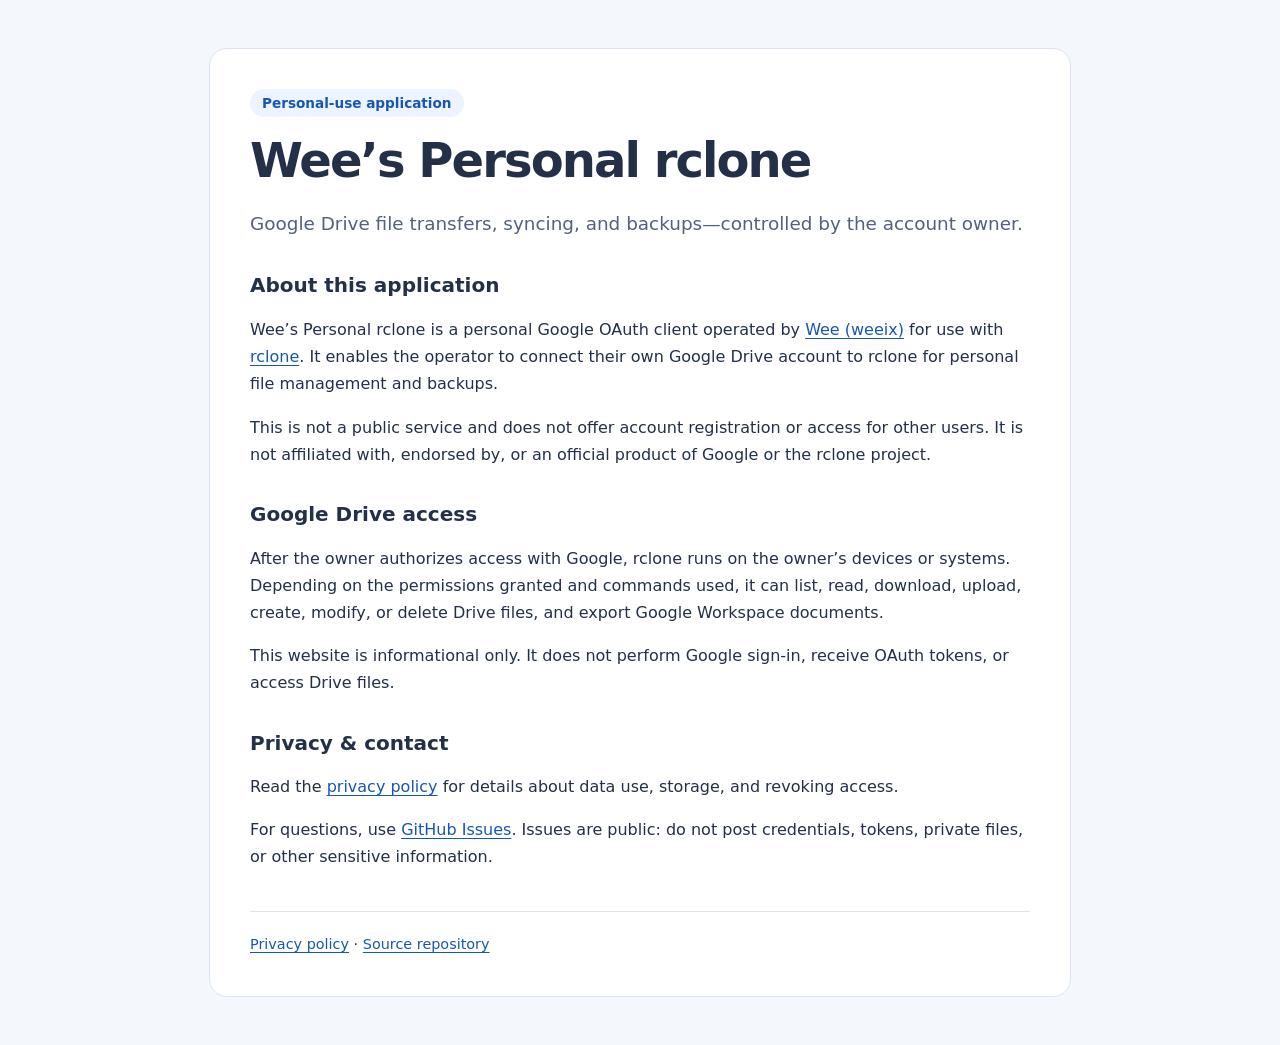
==== index.html @ e37d78c3 "feat: add personal rclone homepage and privacy policy" ====
<!doctype html>
<html lang="en">
<head>
  <meta charset="utf-8">
  <meta name="viewport" content="width=device-width, initial-scale=1">
  <meta name="description" content="Wee’s Personal rclone: a personal Google Drive OAuth client for file transfers, syncing, and backups.">
  <title>Wee’s Personal rclone</title>
  <link rel="stylesheet" href="style.css">
</head>
<body>
  <main>
    <header><span class="tag">Personal-use application</span><h1>Wee’s Personal rclone</h1><p class="intro">Google Drive file transfers, syncing, and backups—controlled by the account owner.</p></header>
    <section><h2>About this application</h2><p>Wee’s Personal rclone is a personal Google OAuth client operated by <a href="https://github.com/weeix">Wee (weeix)</a> for use with <a href="https://rclone.org/">rclone</a>. It enables the operator to connect their own Google Drive account to rclone for personal file management and backups.</p><p>This is not a public service and does not offer account registration or access for other users. It is not affiliated with, endorsed by, or an official product of Google or the rclone project.</p></section>
    <section><h2>Google Drive access</h2><p>After the owner authorizes access with Google, rclone runs on the owner’s devices or systems. Depending on the permissions granted and commands used, it can list, read, download, upload, create, modify, or delete Drive files, and export Google Workspace documents.</p><p>This website is informational only. It does not perform Google sign-in, receive OAuth tokens, or access Drive files.</p></section>
    <section><h2>Privacy &amp; contact</h2><p>Read the <a href="privacy.html">privacy policy</a> for details about data use, storage, and revoking access.</p><p>For questions, use <a href="https://github.com/weeix/rclone-personal/issues">GitHub Issues</a>. Issues are public: do not post credentials, tokens, private files, or other sensitive information.</p></section>
    <footer><a href="privacy.html">Privacy policy</a> · <a href="https://github.com/weeix/rclone-personal">Source repository</a></footer>
  </main>
</body>
</html>
---- style.css ----
:root { color-scheme: light dark; font-family: system-ui, -apple-system, BlinkMacSystemFont, "Segoe UI", sans-serif; line-height: 1.7; color: #233047; background: #f4f7fb; }
body { margin: 0; }
main { max-width: 780px; margin: 3rem auto; padding: 2.5rem; background: #fff; border: 1px solid #dce4ef; border-radius: 18px; }
h1 { font-size: clamp(2rem, 5vw, 3rem); line-height: 1.2; letter-spacing: -.04em; margin: 1rem 0; }
h2 { font-size: 1.25rem; line-height: 1.4; margin-top: 2rem; }
a { color: #1756b5; text-underline-offset: .18em; overflow-wrap: anywhere; }
a:hover { text-decoration-thickness: 2px; }
a:focus-visible { outline: 3px solid #b66a00; outline-offset: 4px; }
.intro { font-size: 1.15rem; color: #52627a; }
.tag { color: #1756b5; background: #edf4ff; padding: .35rem .75rem; border-radius: 30px; font-size: .85rem; font-weight: 600; }
footer { margin-top: 2.5rem; padding-top: 1.25rem; border-top: 1px solid #dce4ef; font-size: .9rem; }
@media (max-width: 600px) { main { margin: 1rem; padding: 1.4rem; border-radius: 12px; } }
@media (prefers-color-scheme: dark) { :root { color: #e1e8f2; background: #101725; } main { background: #172133; border-color: #33435a; } .intro { color: #b4c2d6; } a { color: #9cc3ff; } .tag { color: #b4d2ff; background: #243b60; } footer { border-color: #33435a; } }
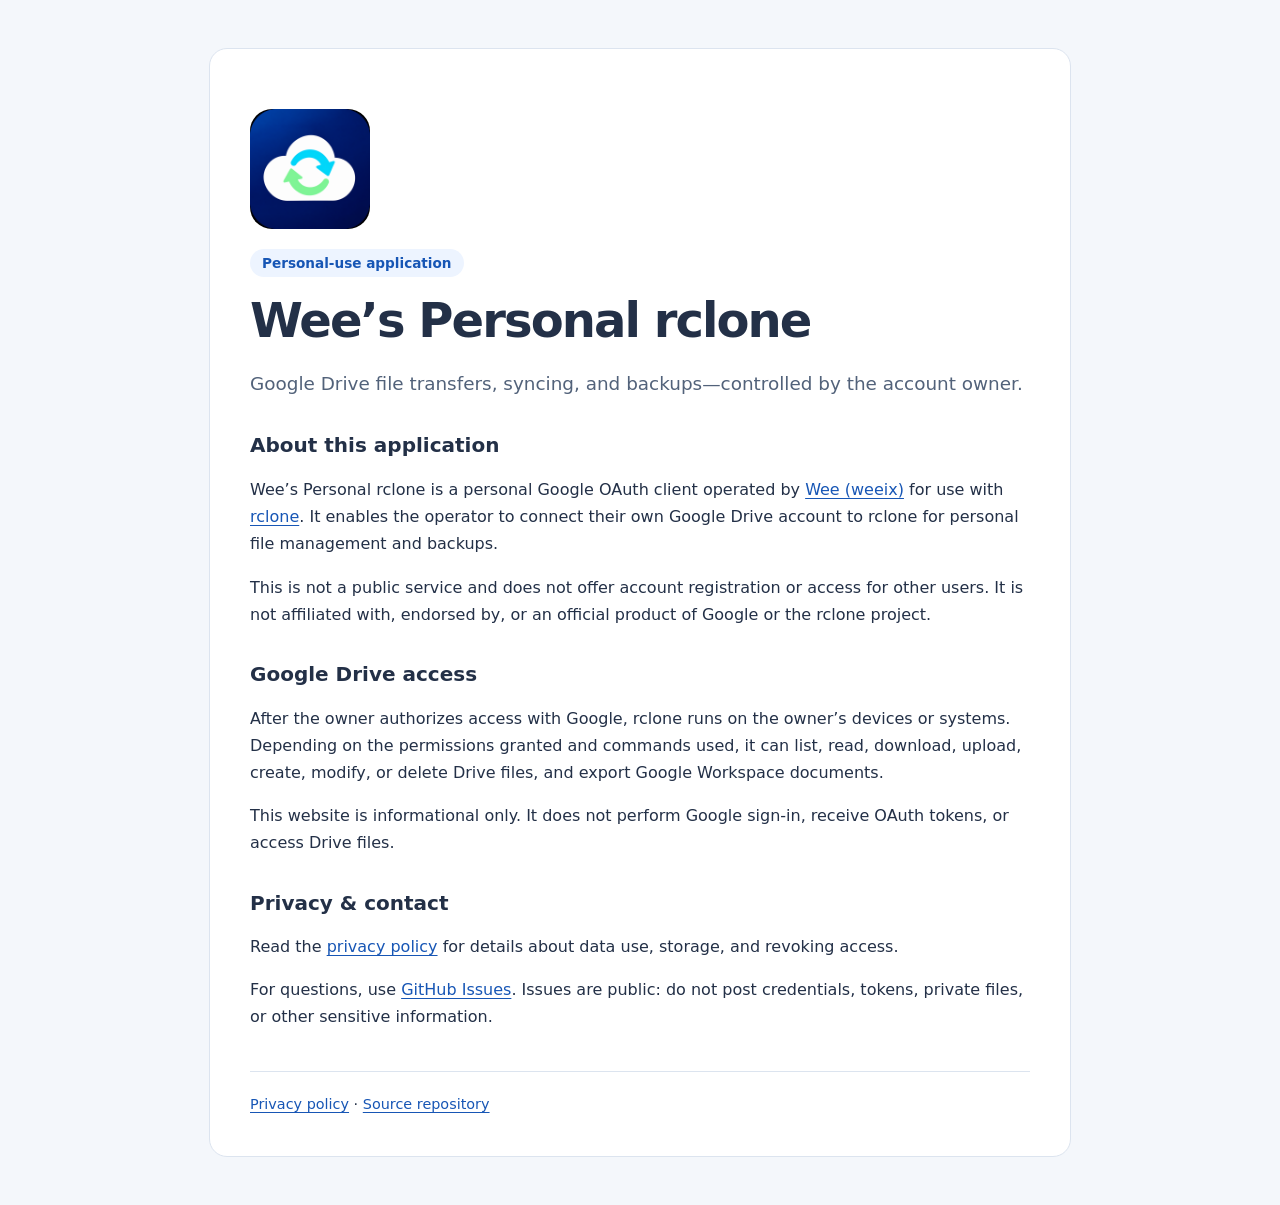
==== commit f4e88d9e: "feat: add generated app logo and OAuth upload image" ====
--- a/index.html
+++ b/index.html
@@ -5,11 +5,12 @@
   <meta name="viewport" content="width=device-width, initial-scale=1">
   <meta name="description" content="Wee’s Personal rclone: a personal Google Drive OAuth client for file transfers, syncing, and backups.">
   <title>Wee’s Personal rclone</title>
+  <link rel="icon" type="image/png" href="logo-120.png">
   <link rel="stylesheet" href="style.css">
 </head>
 <body>
   <main>
-    <header><span class="tag">Personal-use application</span><h1>Wee’s Personal rclone</h1><p class="intro">Google Drive file transfers, syncing, and backups—controlled by the account owner.</p></header>
+    <header><img class="app-logo" src="logo.png" width="120" height="120" alt="Wee’s Personal rclone logo: a cloud with sync arrows"><span class="tag">Personal-use application</span><h1>Wee’s Personal rclone</h1><p class="intro">Google Drive file transfers, syncing, and backups—controlled by the account owner.</p></header>
     <section><h2>About this application</h2><p>Wee’s Personal rclone is a personal Google OAuth client operated by <a href="https://github.com/weeix">Wee (weeix)</a> for use with <a href="https://rclone.org/">rclone</a>. It enables the operator to connect their own Google Drive account to rclone for personal file management and backups.</p><p>This is not a public service and does not offer account registration or access for other users. It is not affiliated with, endorsed by, or an official product of Google or the rclone project.</p></section>
     <section><h2>Google Drive access</h2><p>After the owner authorizes access with Google, rclone runs on the owner’s devices or systems. Depending on the permissions granted and commands used, it can list, read, download, upload, create, modify, or delete Drive files, and export Google Workspace documents.</p><p>This website is informational only. It does not perform Google sign-in, receive OAuth tokens, or access Drive files.</p></section>
     <section><h2>Privacy &amp; contact</h2><p>Read the <a href="privacy.html">privacy policy</a> for details about data use, storage, and revoking access.</p><p>For questions, use <a href="https://github.com/weeix/rclone-personal/issues">GitHub Issues</a>. Issues are public: do not post credentials, tokens, private files, or other sensitive information.</p></section>
--- a/style.css
+++ b/style.css
@@ -1,5 +1,6 @@
 :root { color-scheme: light dark; font-family: system-ui, -apple-system, BlinkMacSystemFont, "Segoe UI", sans-serif; line-height: 1.7; color: #233047; background: #f4f7fb; }
 body { margin: 0; }
+.app-logo { display: block; width: 120px; height: 120px; margin: 1.25rem 0; border-radius: 22px; }
 main { max-width: 780px; margin: 3rem auto; padding: 2.5rem; background: #fff; border: 1px solid #dce4ef; border-radius: 18px; }
 h1 { font-size: clamp(2rem, 5vw, 3rem); line-height: 1.2; letter-spacing: -.04em; margin: 1rem 0; }
 h2 { font-size: 1.25rem; line-height: 1.4; margin-top: 2rem; }
